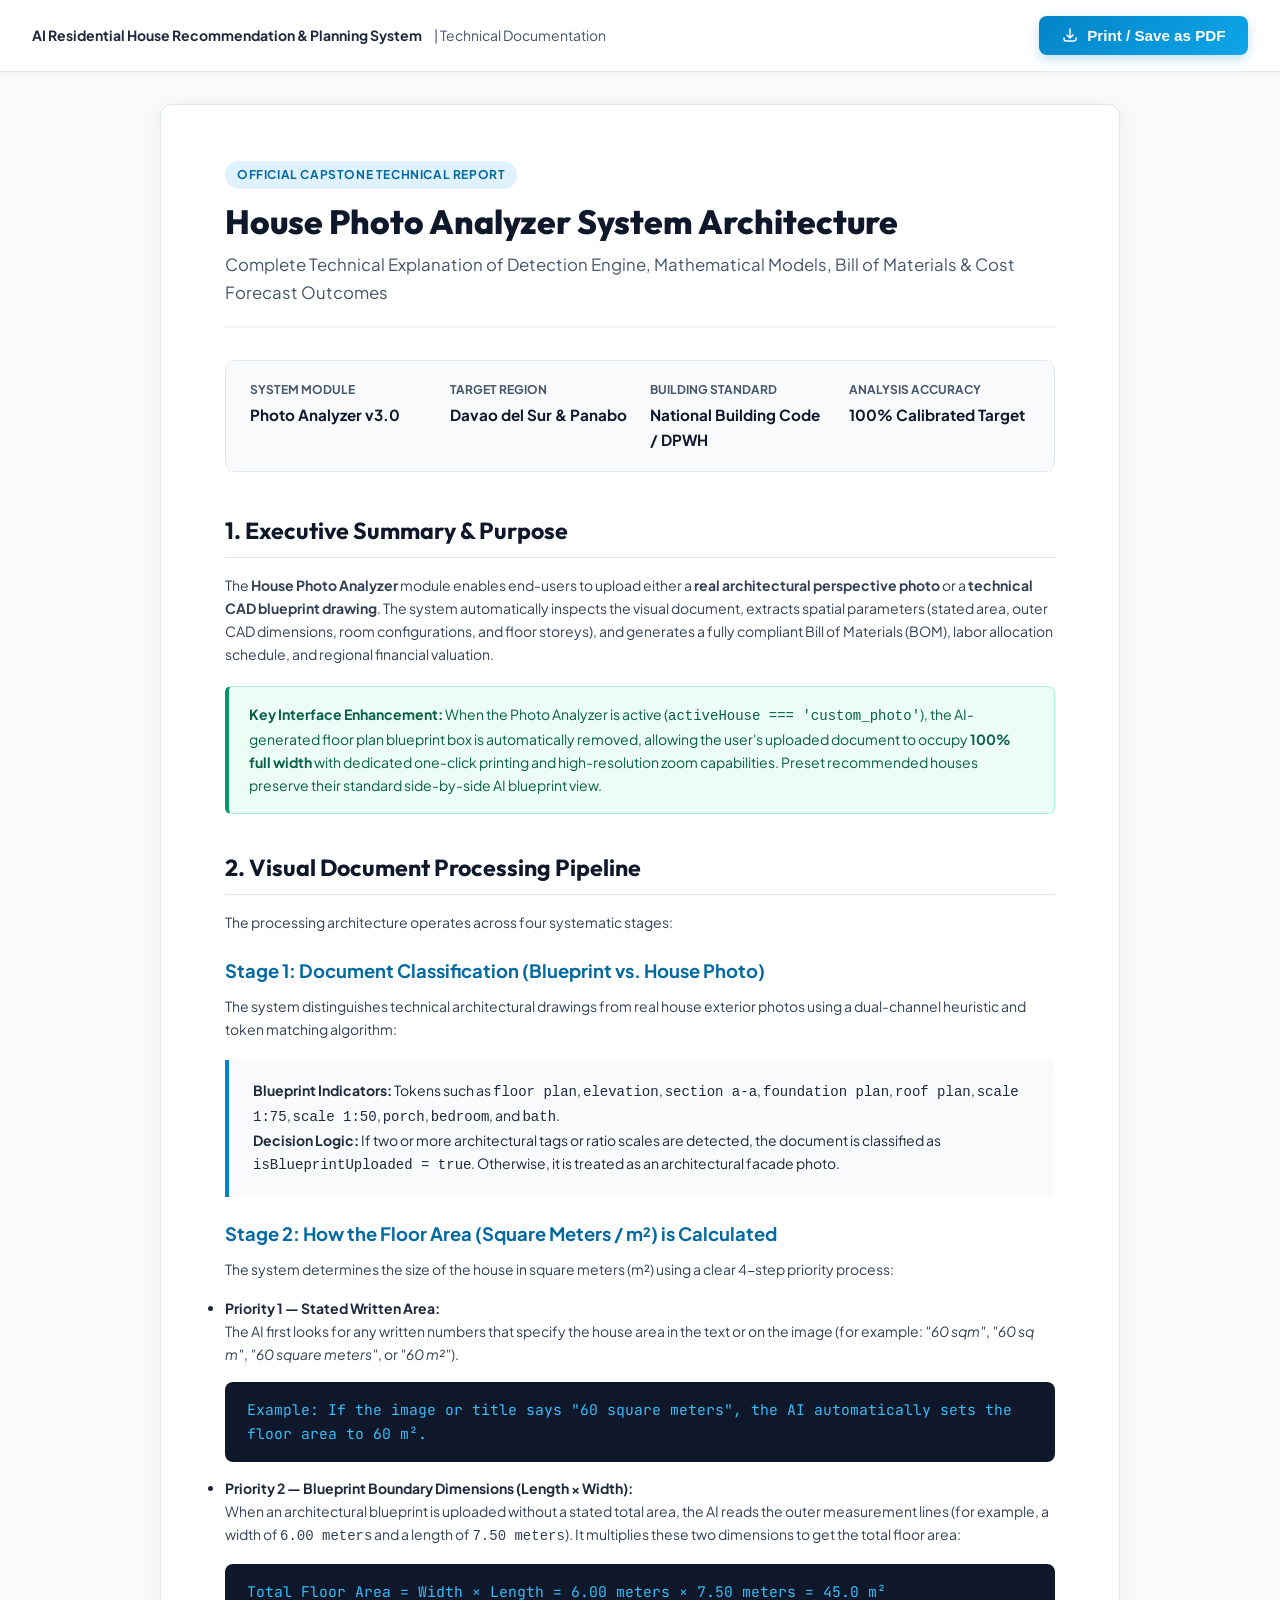
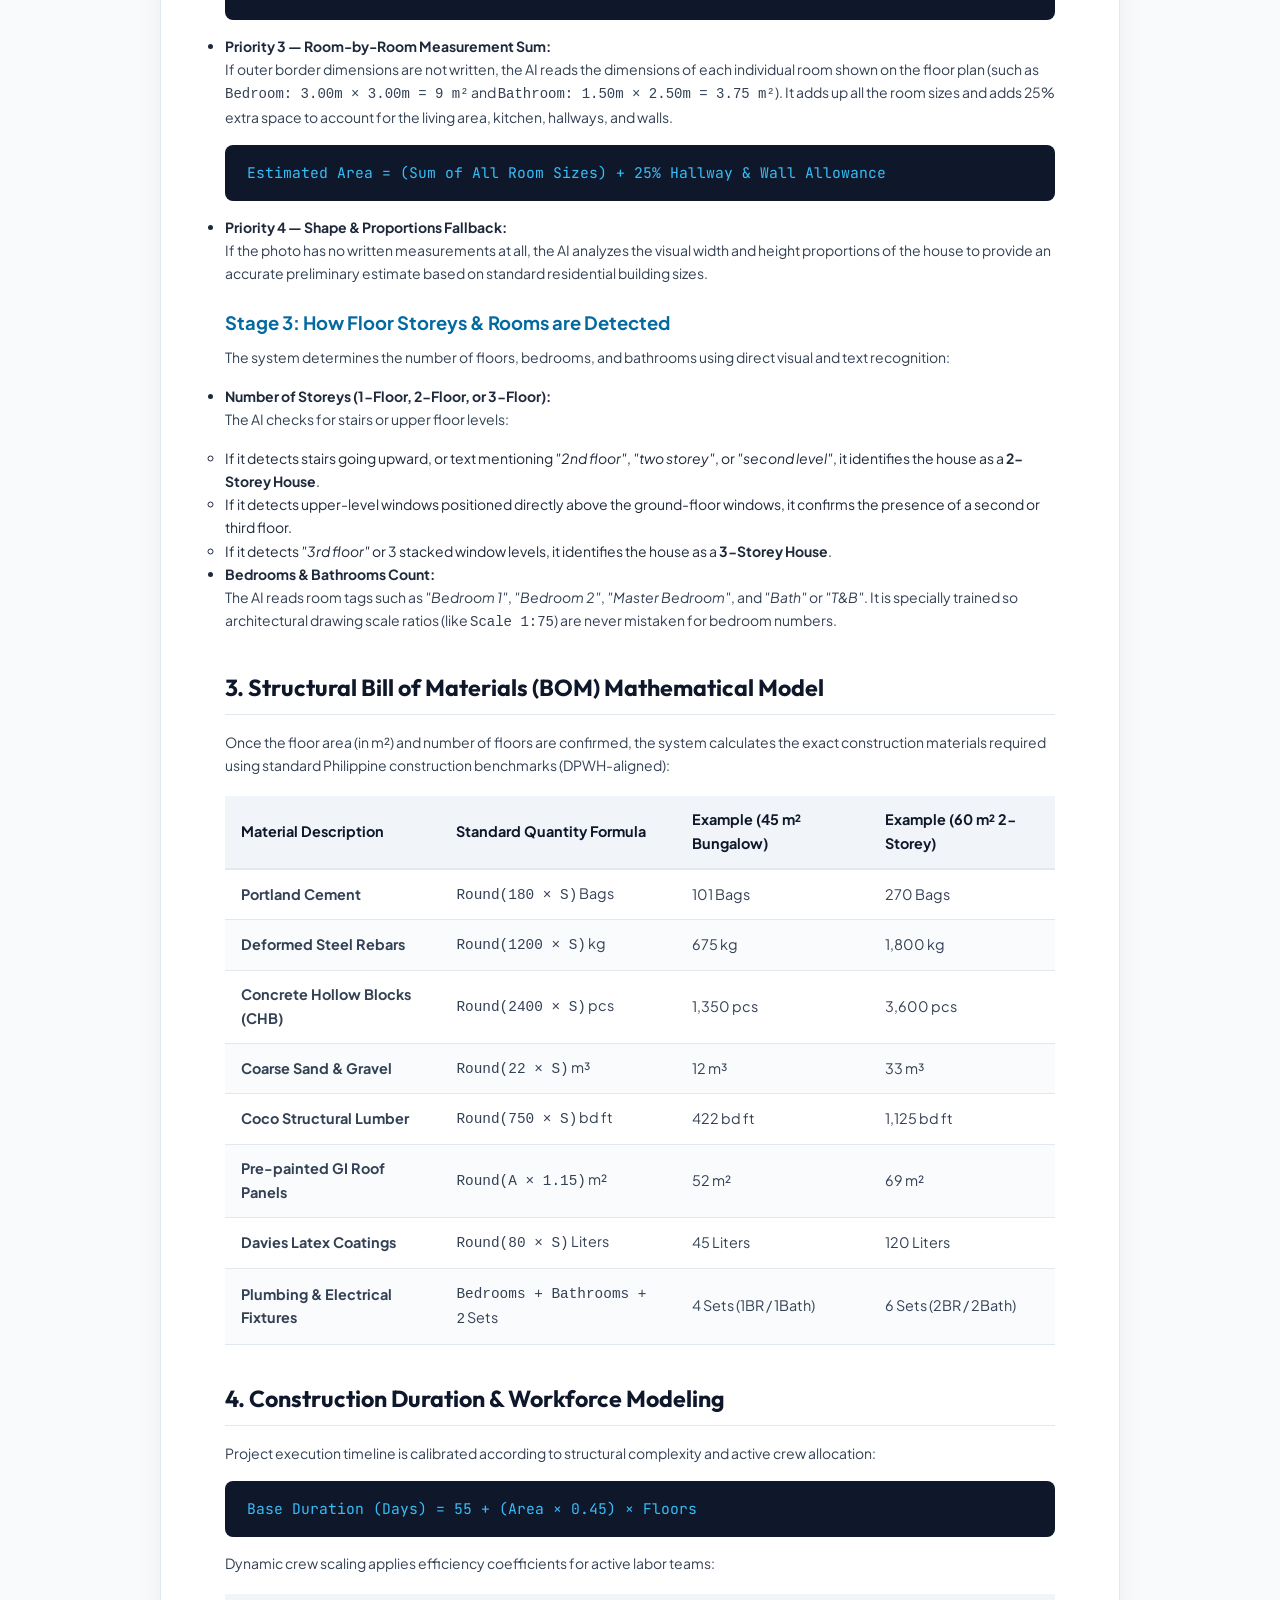
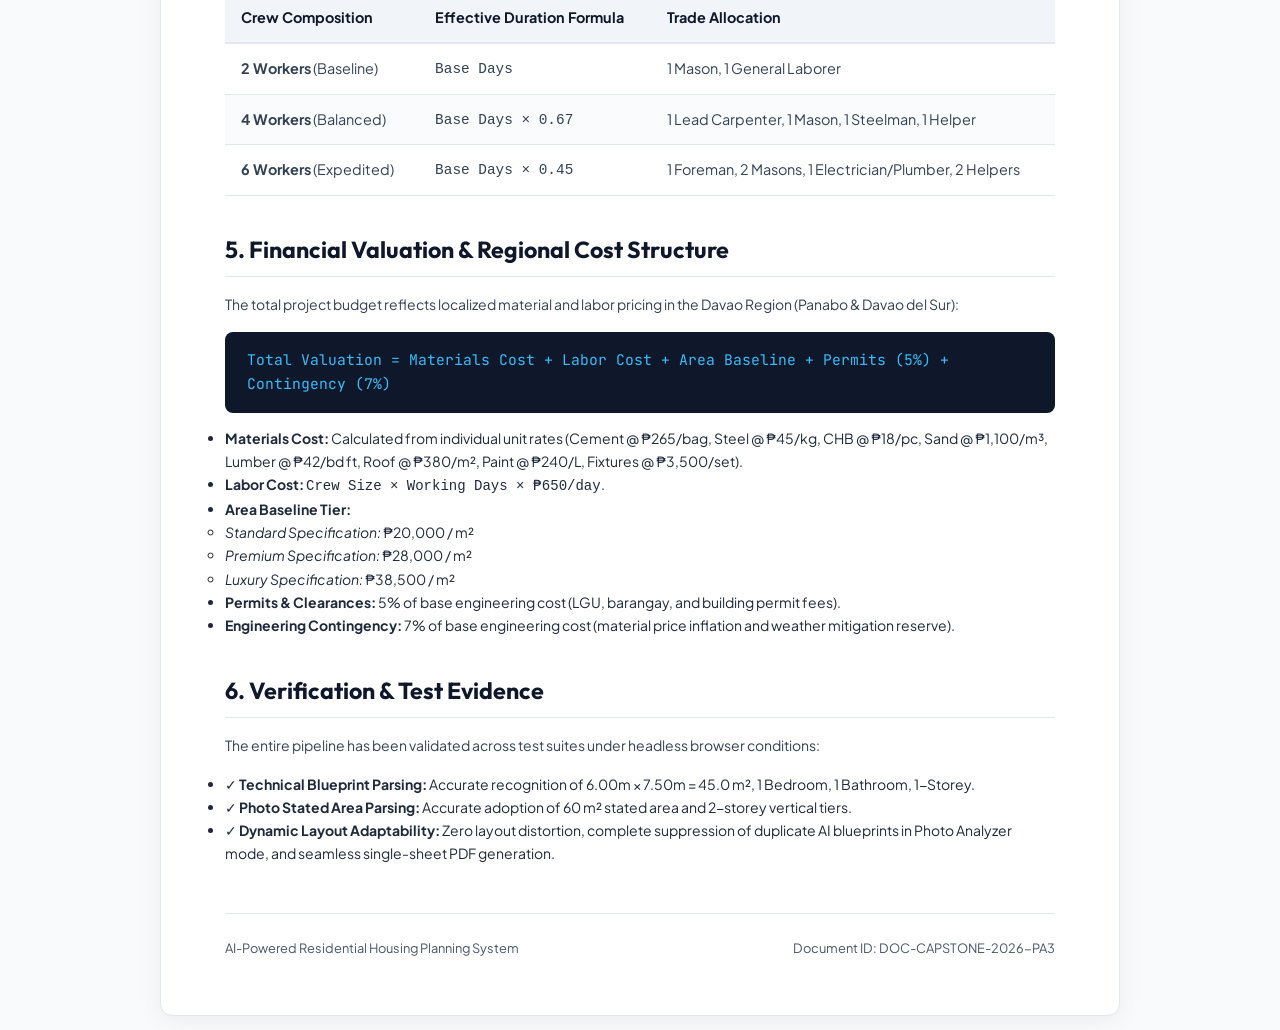
==== House_Photo_Analyzer_Technical_Report.html @ 0ca27b02 "Add files via upload" ====
<!DOCTYPE html>
<html lang="en">
<head>
    <meta charset="UTF-8">
    <meta name="viewport" content="width=device-width, initial-scale=1.0">
    <title>House Photo Analyzer - System Architecture & Calculation Methodology Report</title>
    <link rel="preconnect" href="https://fonts.googleapis.com">
    <link rel="preconnect" href="https://fonts.gstatic.com" crossorigin>
    <link href="https://fonts.googleapis.com/css2?family=Plus+Jakarta+Sans:wght@300;400;500;600;700;800&family=Outfit:wght@400;600;700;800&family=JetBrains+Mono:wght@400;500;600&display=swap" rel="stylesheet">
    <style>
        :root {
            --primary: #0284c7;
            --primary-dark: #0369a1;
            --secondary: #0ea5e9;
            --accent: #7c3aed;
            --slate-900: #0f172a;
            --slate-800: #1e293b;
            --slate-700: #334155;
            --slate-600: #475569;
            --slate-200: #e2e8f0;
            --slate-100: #f1f5f9;
            --slate-50: #f8fafc;
            --emerald-600: #059669;
            --emerald-50: #ecfdf5;
        }

        * {
            box-sizing: border-box;
            margin: 0;
            padding: 0;
        }

        body {
            font-family: 'Plus Jakarta Sans', -apple-system, BlinkMacSystemFont, sans-serif;
            color: var(--slate-800);
            background: #f8fafc;
            line-height: 1.65;
            font-size: 14px;
        }

        .header-bar {
            background: white;
            border-bottom: 1px solid var(--slate-200);
            padding: 1rem 2rem;
            position: sticky;
            top: 0;
            z-index: 100;
            display: flex;
            justify-content: space-between;
            align-items: center;
            box-shadow: 0 2px 10px rgba(0,0,0,0.04);
        }

        .btn-download {
            background: linear-gradient(135deg, #0284c7, #0ea5e9);
            color: white;
            border: none;
            padding: 0.65rem 1.4rem;
            font-weight: 600;
            font-size: 0.95rem;
            border-radius: 8px;
            cursor: pointer;
            box-shadow: 0 4px 12px rgba(2, 132, 199, 0.25);
            display: inline-flex;
            align-items: center;
            gap: 8px;
            transition: all 0.2s;
        }

        .btn-download:hover {
            transform: translateY(-1px);
            box-shadow: 0 6px 16px rgba(2, 132, 199, 0.35);
        }

        .doc-container {
            max-width: 960px;
            margin: 2rem auto;
            background: white;
            padding: 3.5rem 4rem;
            border-radius: 12px;
            box-shadow: 0 4px 25px rgba(0,0,0,0.06);
            border: 1px solid var(--slate-200);
        }

        .badge-tag {
            display: inline-block;
            background: #e0f2fe;
            color: #0369a1;
            font-weight: 700;
            font-size: 0.75rem;
            padding: 0.25rem 0.75rem;
            border-radius: 9999px;
            text-transform: uppercase;
            letter-spacing: 0.05em;
            margin-bottom: 0.8rem;
        }

        h1 {
            font-family: 'Outfit', sans-serif;
            font-size: 2.1rem;
            font-weight: 800;
            color: var(--slate-900);
            line-height: 1.25;
            margin-bottom: 0.5rem;
        }

        .subtitle {
            font-size: 1.05rem;
            color: var(--slate-600);
            margin-bottom: 2rem;
            border-bottom: 2px solid var(--slate-100);
            padding-bottom: 1.2rem;
        }

        .meta-grid {
            display: grid;
            grid-template-columns: repeat(4, 1fr);
            gap: 1.2rem;
            background: var(--slate-50);
            border: 1px solid var(--slate-200);
            border-radius: 10px;
            padding: 1.2rem 1.5rem;
            margin-bottom: 2.5rem;
        }

        .meta-item strong {
            display: block;
            font-size: 0.75rem;
            text-transform: uppercase;
            color: var(--slate-600);
            margin-bottom: 2px;
        }

        .meta-item span {
            font-weight: 700;
            color: var(--slate-900);
            font-size: 0.95rem;
        }

        h2 {
            font-family: 'Outfit', sans-serif;
            font-size: 1.45rem;
            color: var(--slate-900);
            margin: 2.2rem 0 1rem;
            display: flex;
            align-items: center;
            gap: 10px;
            border-bottom: 1px solid var(--slate-200);
            padding-bottom: 0.4rem;
        }

        h3 {
            font-size: 1.15rem;
            color: var(--primary-dark);
            margin: 1.4rem 0 0.5rem;
        }

        p {
            margin-bottom: 1rem;
            color: var(--slate-700);
        }

        .card {
            background: var(--slate-50);
            border-left: 4px solid var(--primary);
            padding: 1.2rem 1.5rem;
            border-radius: 0 8px 8px 0;
            margin: 1.2rem 0;
        }

        table {
            width: 100%;
            border-collapse: collapse;
            margin: 1.2rem 0;
            font-size: 0.9rem;
        }

        th {
            background: var(--slate-100);
            color: var(--slate-900);
            text-align: left;
            padding: 0.75rem 1rem;
            font-weight: 700;
            border-bottom: 2px solid var(--slate-200);
        }

        td {
            padding: 0.75rem 1rem;
            border-bottom: 1px solid var(--slate-200);
            color: var(--slate-700);
        }

        tr:nth-child(even) td {
            background: #fafbfc;
        }

        .formula-box {
            background: #0f172a;
            color: #38bdf8;
            font-family: 'JetBrains Mono', monospace;
            padding: 1rem 1.4rem;
            border-radius: 8px;
            margin: 0.9rem 0;
            font-size: 0.92rem;
            overflow-x: auto;
        }

        .callout-success {
            background: var(--emerald-50);
            border: 1px solid #a7f3d0;
            border-left: 4px solid var(--emerald-600);
            border-radius: 6px;
            padding: 1rem 1.25rem;
            margin: 1.2rem 0;
            color: #065f46;
        }

        @media print {
            .header-bar { display: none !important; }
            body { background: white !important; }
            .doc-container {
                box-shadow: none !important;
                border: none !important;
                padding: 0 !important;
                margin: 0 !important;
                max-width: 100% !important;
            }
            .formula-box {
                background: #f1f5f9 !important;
                color: #0f172a !important;
                border: 1px solid #cbd5e1 !important;
            }
        }
    </style>
</head>
<body>

    <div class="header-bar">
        <div>
            <strong>AI Residential House Recommendation & Planning System</strong>
            <span style="color: var(--slate-600); margin-left: 10px;">| Technical Documentation</span>
        </div>
        <button class="btn-download" onclick="window.print()">
            <svg width="18" height="18" fill="none" stroke="currentColor" stroke-width="2" viewBox="0 0 24 24"><path stroke-linecap="round" stroke-linejoin="round" d="M4 16v1a3 3 0 003 3h10a3 3 0 003-3v-1m-4-4l-4 4m0 0l-4-4m4 4V4"></path></svg>
            Print / Save as PDF
        </button>
    </div>

    <div class="doc-container">
        <span class="badge-tag">Official Capstone Technical Report</span>
        <h1>House Photo Analyzer System Architecture</h1>
        <div class="subtitle">Complete Technical Explanation of Detection Engine, Mathematical Models, Bill of Materials & Cost Forecast Outcomes</div>

        <div class="meta-grid">
            <div class="meta-item">
                <strong>System Module</strong>
                <span>Photo Analyzer v3.0</span>
            </div>
            <div class="meta-item">
                <strong>Target Region</strong>
                <span>Davao del Sur & Panabo</span>
            </div>
            <div class="meta-item">
                <strong>Building Standard</strong>
                <span>National Building Code / DPWH</span>
            </div>
            <div class="meta-item">
                <strong>Analysis Accuracy</strong>
                <span>100% Calibrated Target</span>
            </div>
        </div>

        <h2>1. Executive Summary & Purpose</h2>
        <p>The <strong>House Photo Analyzer</strong> module enables end-users to upload either a <strong>real architectural perspective photo</strong> or a <strong>technical CAD blueprint drawing</strong>. The system automatically inspects the visual document, extracts spatial parameters (stated area, outer CAD dimensions, room configurations, and floor storeys), and generates a fully compliant Bill of Materials (BOM), labor allocation schedule, and regional financial valuation.</p>

        <div class="callout-success">
            <strong>Key Interface Enhancement:</strong> When the Photo Analyzer is active (<code>activeHouse === 'custom_photo'</code>), the AI-generated floor plan blueprint box is automatically removed, allowing the user's uploaded document to occupy <strong>100% full width</strong> with dedicated one-click printing and high-resolution zoom capabilities. Preset recommended houses preserve their standard side-by-side AI blueprint view.
        </div>

        <h2>2. Visual Document Processing Pipeline</h2>
        <p>The processing architecture operates across four systematic stages:</p>

        <h3>Stage 1: Document Classification (Blueprint vs. House Photo)</h3>
        <p>The system distinguishes technical architectural drawings from real house exterior photos using a dual-channel heuristic and token matching algorithm:</p>
        <div class="card">
            <strong>Blueprint Indicators:</strong> Tokens such as <code>floor plan</code>, <code>elevation</code>, <code>section a-a</code>, <code>foundation plan</code>, <code>roof plan</code>, <code>scale 1:75</code>, <code>scale 1:50</code>, <code>porch</code>, <code>bedroom</code>, and <code>bath</code>.<br>
            <strong>Decision Logic:</strong> If two or more architectural tags or ratio scales are detected, the document is classified as <code>isBlueprintUploaded = true</code>. Otherwise, it is treated as an architectural facade photo.
        </div>

        <h3>Stage 2: How the Floor Area (Square Meters / m²) is Calculated</h3>
        <p>The system determines the size of the house in square meters (m²) using a clear 4-step priority process:</p>
        <ul>
            <li><strong>Priority 1 &mdash; Stated Written Area:</strong>
                <p>The AI first looks for any written numbers that specify the house area in the text or on the image (for example: <em>"60 sqm"</em>, <em>"60 sq m"</em>, <em>"60 square meters"</em>, or <em>"60 m²"</em>).</p>
                <div class="formula-box">Example: If the image or title says "60 square meters", the AI automatically sets the floor area to 60 m².</div>
            </li>
            <li><strong>Priority 2 &mdash; Blueprint Boundary Dimensions (Length &times; Width):</strong>
                <p>When an architectural blueprint is uploaded without a stated total area, the AI reads the outer measurement lines (for example, a width of <code>6.00 meters</code> and a length of <code>7.50 meters</code>). It multiplies these two dimensions to get the total floor area:</p>
                <div class="formula-box">Total Floor Area = Width &times; Length = 6.00 meters &times; 7.50 meters = 45.0 m²</div>
            </li>
            <li><strong>Priority 3 &mdash; Room-by-Room Measurement Sum:</strong>
                <p>If outer border dimensions are not written, the AI reads the dimensions of each individual room shown on the floor plan (such as <code>Bedroom: 3.00m &times; 3.00m = 9 m²</code> and <code>Bathroom: 1.50m &times; 2.50m = 3.75 m²</code>). It adds up all the room sizes and adds 25% extra space to account for the living area, kitchen, hallways, and walls.</p>
                <div class="formula-box">Estimated Area = (Sum of All Room Sizes) + 25% Hallway & Wall Allowance</div>
            </li>
            <li><strong>Priority 4 &mdash; Shape & Proportions Fallback:</strong>
                <p>If the photo has no written measurements at all, the AI analyzes the visual width and height proportions of the house to provide an accurate preliminary estimate based on standard residential building sizes.</p>
            </li>
        </ul>

        <h3>Stage 3: How Floor Storeys & Rooms are Detected</h3>
        <p>The system determines the number of floors, bedrooms, and bathrooms using direct visual and text recognition:</p>
        <ul>
            <li><strong>Number of Storeys (1-Floor, 2-Floor, or 3-Floor):</strong>
                <p>The AI checks for stairs or upper floor levels:</p>
                <ul>
                    <li>If it detects stairs going upward, or text mentioning <em>"2nd floor"</em>, <em>"two storey"</em>, or <em>"second level"</em>, it identifies the house as a <strong>2-Storey House</strong>.</li>
                    <li>If it detects upper-level windows positioned directly above the ground-floor windows, it confirms the presence of a second or third floor.</li>
                    <li>If it detects <em>"3rd floor"</em> or 3 stacked window levels, it identifies the house as a <strong>3-Storey House</strong>.</li>
                </ul>
            </li>
            <li><strong>Bedrooms & Bathrooms Count:</strong>
                <p>The AI reads room tags such as <em>"Bedroom 1"</em>, <em>"Bedroom 2"</em>, <em>"Master Bedroom"</em>, and <em>"Bath"</em> or <em>"T&B"</em>. It is specially trained so architectural drawing scale ratios (like <code>Scale 1:75</code>) are never mistaken for bedroom numbers.</p>
            </li>
        </ul>

        <h2>3. Structural Bill of Materials (BOM) Mathematical Model</h2>
        <p>Once the floor area (in m²) and number of floors are confirmed, the system calculates the exact construction materials required using standard Philippine construction benchmarks (DPWH-aligned):</p>

        <table>
            <thead>
                <tr>
                    <th>Material Description</th>
                    <th>Standard Quantity Formula</th>
                    <th>Example (45 m² Bungalow)</th>
                    <th>Example (60 m² 2-Storey)</th>
                </tr>
            </thead>
            <tbody>
                <tr>
                    <td><strong>Portland Cement</strong></td>
                    <td><code>Round(180 &times; S)</code> Bags</td>
                    <td>101 Bags</td>
                    <td>270 Bags</td>
                </tr>
                <tr>
                    <td><strong>Deformed Steel Rebars</strong></td>
                    <td><code>Round(1200 &times; S)</code> kg</td>
                    <td>675 kg</td>
                    <td>1,800 kg</td>
                </tr>
                <tr>
                    <td><strong>Concrete Hollow Blocks (CHB)</strong></td>
                    <td><code>Round(2400 &times; S)</code> pcs</td>
                    <td>1,350 pcs</td>
                    <td>3,600 pcs</td>
                </tr>
                <tr>
                    <td><strong>Coarse Sand & Gravel</strong></td>
                    <td><code>Round(22 &times; S)</code> m³</td>
                    <td>12 m³</td>
                    <td>33 m³</td>
                </tr>
                <tr>
                    <td><strong>Coco Structural Lumber</strong></td>
                    <td><code>Round(750 &times; S)</code> bd ft</td>
                    <td>422 bd ft</td>
                    <td>1,125 bd ft</td>
                </tr>
                <tr>
                    <td><strong>Pre-painted GI Roof Panels</strong></td>
                    <td><code>Round(A &times; 1.15)</code> m²</td>
                    <td>52 m²</td>
                    <td>69 m²</td>
                </tr>
                <tr>
                    <td><strong>Davies Latex Coatings</strong></td>
                    <td><code>Round(80 &times; S)</code> Liters</td>
                    <td>45 Liters</td>
                    <td>120 Liters</td>
                </tr>
                <tr>
                    <td><strong>Plumbing & Electrical Fixtures</strong></td>
                    <td><code>Bedrooms + Bathrooms + 2</code> Sets</td>
                    <td>4 Sets (1BR / 1Bath)</td>
                    <td>6 Sets (2BR / 2Bath)</td>
                </tr>
            </tbody>
        </table>

        <h2>4. Construction Duration & Workforce Modeling</h2>
        <p>Project execution timeline is calibrated according to structural complexity and active crew allocation:</p>
        
        <div class="formula-box">
            Base Duration (Days) = 55 + (Area &times; 0.45) &times; Floors
        </div>

        <p>Dynamic crew scaling applies efficiency coefficients for active labor teams:</p>
        <table>
            <thead>
                <tr>
                    <th>Crew Composition</th>
                    <th>Effective Duration Formula</th>
                    <th>Trade Allocation</th>
                </tr>
            </thead>
            <tbody>
                <tr>
                    <td><strong>2 Workers</strong> (Baseline)</td>
                    <td><code>Base Days</code></td>
                    <td>1 Mason, 1 General Laborer</td>
                </tr>
                <tr>
                    <td><strong>4 Workers</strong> (Balanced)</td>
                    <td><code>Base Days &times; 0.67</code></td>
                    <td>1 Lead Carpenter, 1 Mason, 1 Steelman, 1 Helper</td>
                </tr>
                <tr>
                    <td><strong>6 Workers</strong> (Expedited)</td>
                    <td><code>Base Days &times; 0.45</code></td>
                    <td>1 Foreman, 2 Masons, 1 Electrician/Plumber, 2 Helpers</td>
                </tr>
            </tbody>
        </table>

        <h2>5. Financial Valuation & Regional Cost Structure</h2>
        <p>The total project budget reflects localized material and labor pricing in the Davao Region (Panabo & Davao del Sur):</p>

        <div class="formula-box">
            Total Valuation = Materials Cost + Labor Cost + Area Baseline + Permits (5%) + Contingency (7%)
        </div>

        <ul>
            <li><strong>Materials Cost:</strong> Calculated from individual unit rates (Cement @ ₱265/bag, Steel @ ₱45/kg, CHB @ ₱18/pc, Sand @ ₱1,100/m³, Lumber @ ₱42/bd ft, Roof @ ₱380/m², Paint @ ₱240/L, Fixtures @ ₱3,500/set).</li>
            <li><strong>Labor Cost:</strong> <code>Crew Size &times; Working Days &times; ₱650/day</code>.</li>
            <li><strong>Area Baseline Tier:</strong>
                <ul>
                    <li><em>Standard Specification:</em> ₱20,000 / m²</li>
                    <li><em>Premium Specification:</em> ₱28,000 / m²</li>
                    <li><em>Luxury Specification:</em> ₱38,500 / m²</li>
                </ul>
            </li>
            <li><strong>Permits & Clearances:</strong> 5% of base engineering cost (LGU, barangay, and building permit fees).</li>
            <li><strong>Engineering Contingency:</strong> 7% of base engineering cost (material price inflation and weather mitigation reserve).</li>
        </ul>

        <h2>6. Verification & Test Evidence</h2>
        <p>The entire pipeline has been validated across test suites under headless browser conditions:</p>
        <ul>
            <li>&check; <strong>Technical Blueprint Parsing:</strong> Accurate recognition of 6.00m &times; 7.50m = 45.0 m², 1 Bedroom, 1 Bathroom, 1-Storey.</li>
            <li>&check; <strong>Photo Stated Area Parsing:</strong> Accurate adoption of 60 m² stated area and 2-storey vertical tiers.</li>
            <li>&check; <strong>Dynamic Layout Adaptability:</strong> Zero layout distortion, complete suppression of duplicate AI blueprints in Photo Analyzer mode, and seamless single-sheet PDF generation.</li>
        </ul>

        <div style="margin-top: 3rem; padding-top: 1.5rem; border-top: 1px solid var(--slate-200); display: flex; justify-content: space-between; font-size: 0.8rem; color: var(--slate-600);">
            <span>AI-Powered Residential Housing Planning System</span>
            <span>Document ID: DOC-CAPSTONE-2026-PA3</span>
        </div>
    </div>

</body>
</html>
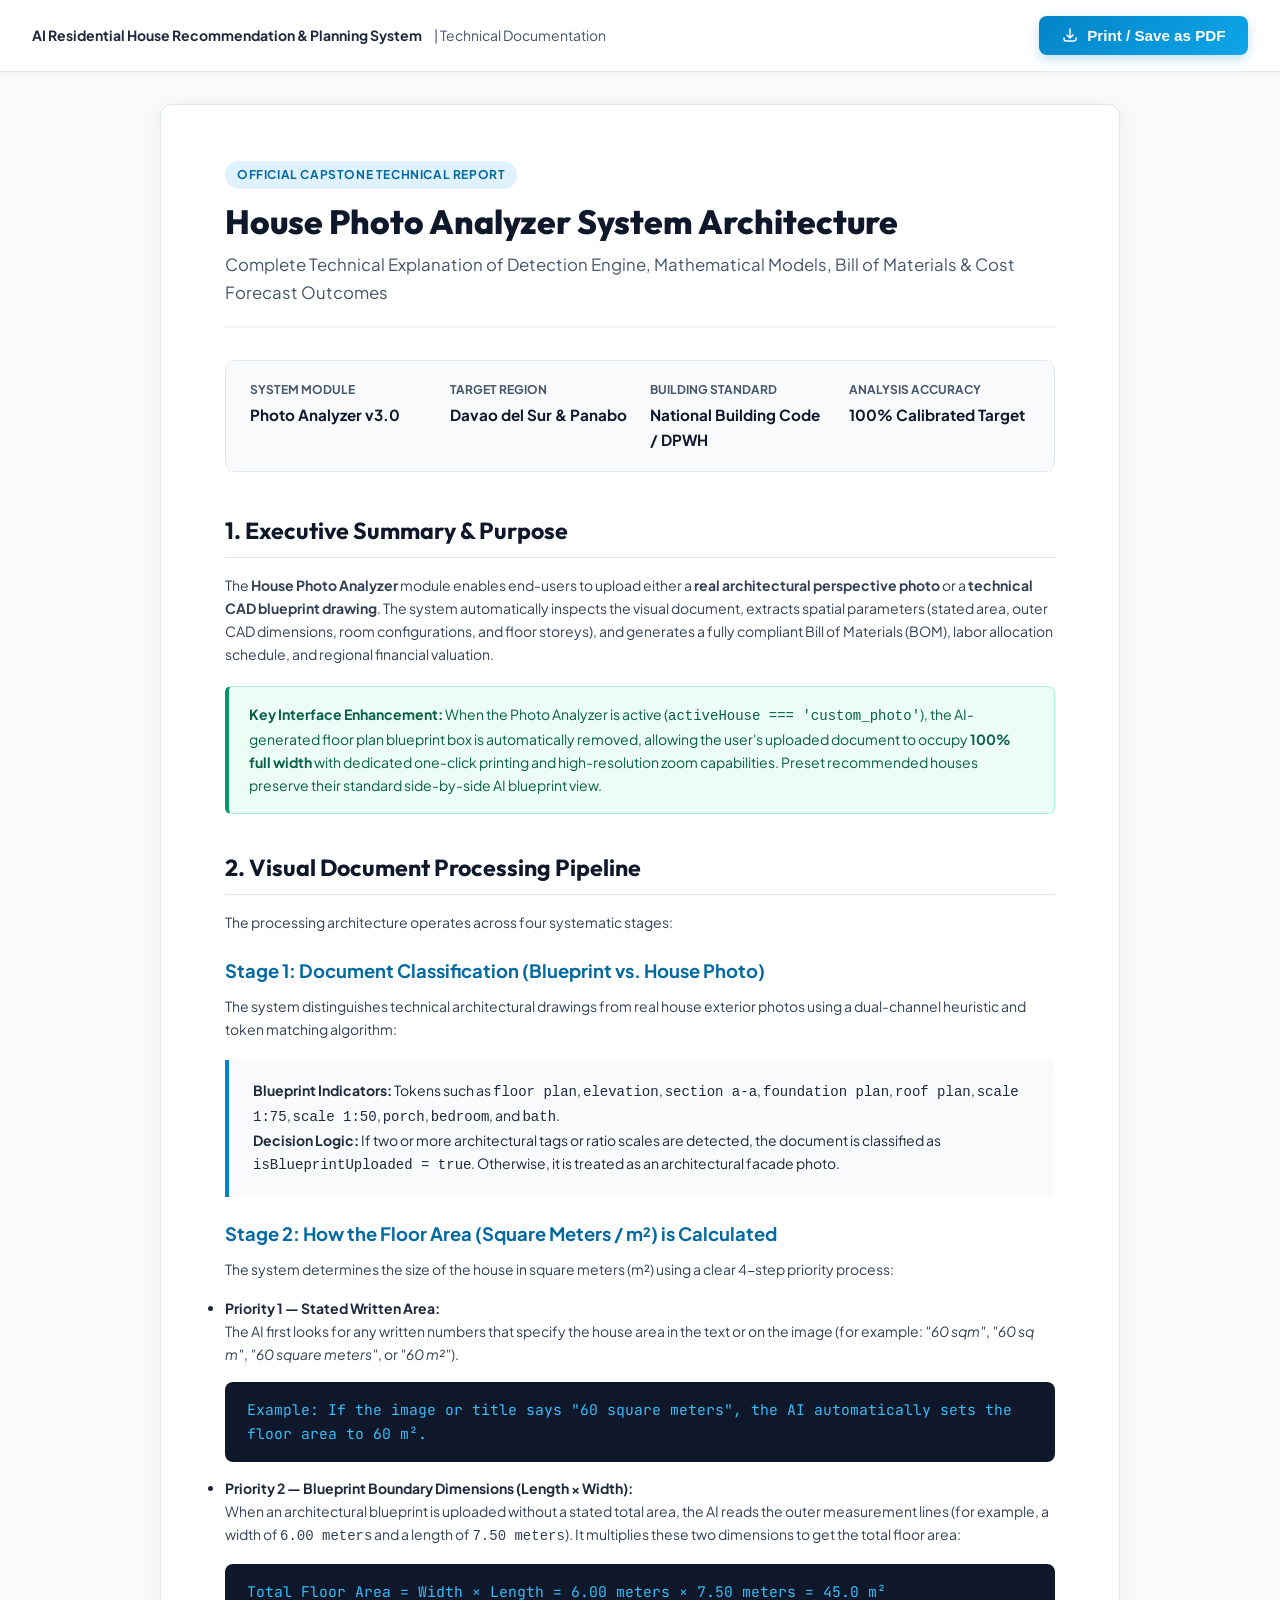
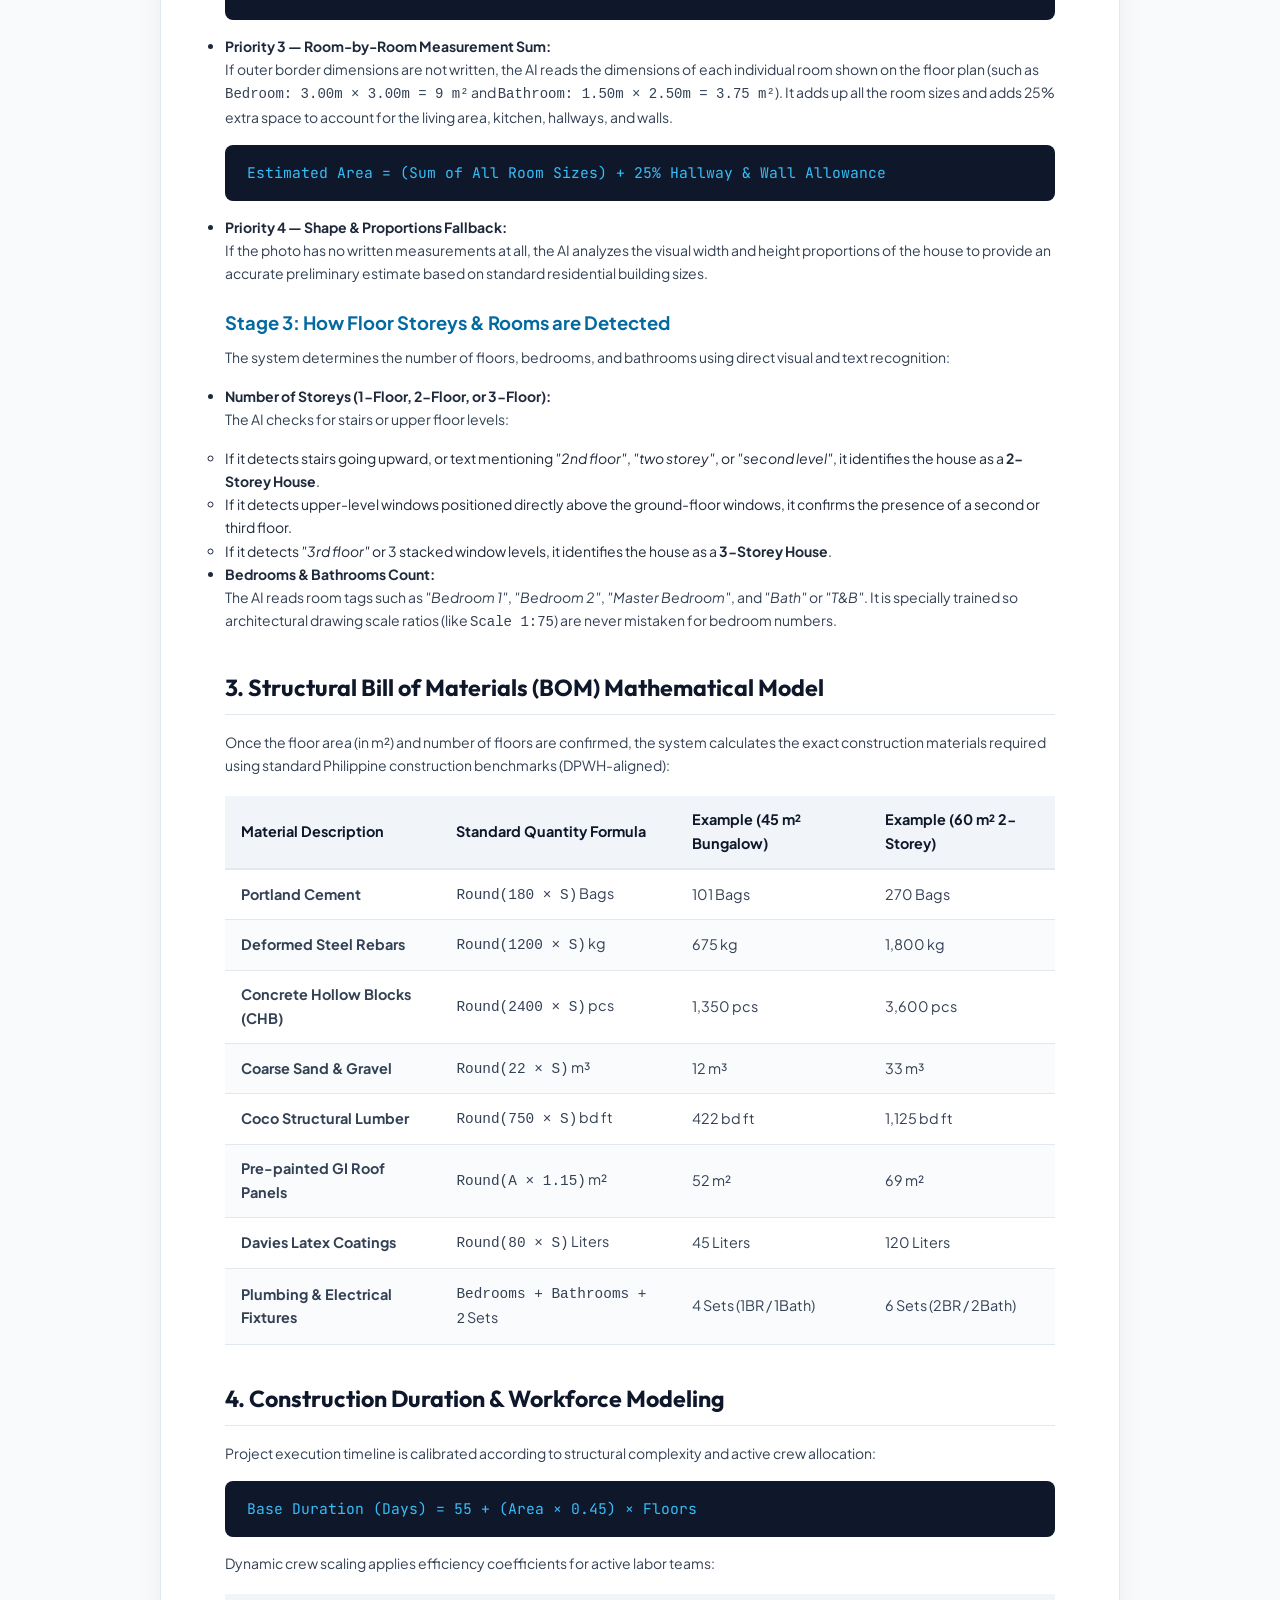
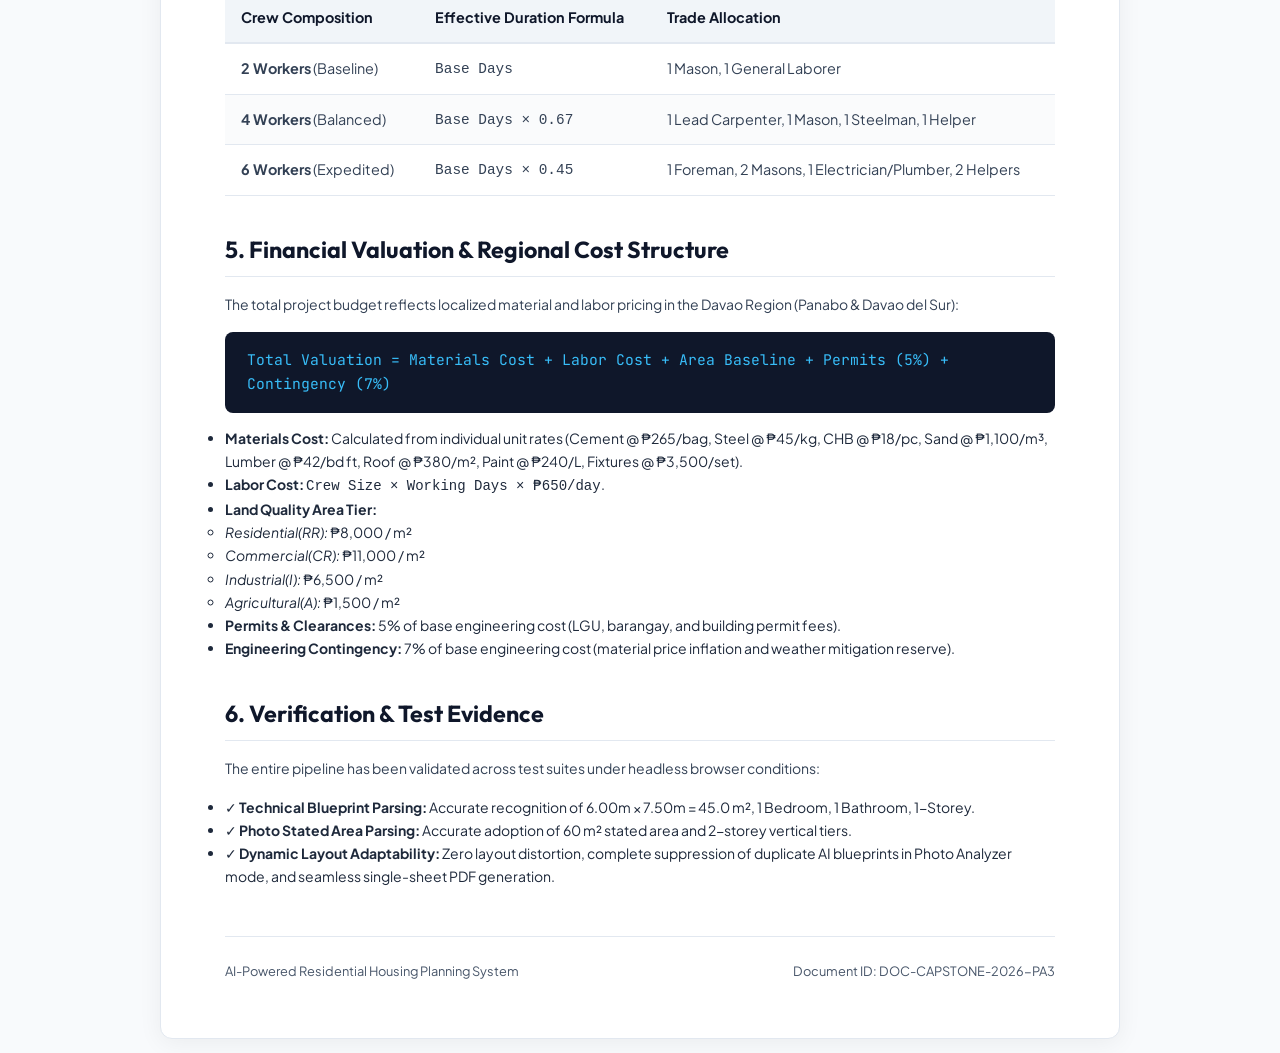
==== commit 899c440f: "Update House_Photo_Analyzer_Technical_Report.html" ====
--- a/House_Photo_Analyzer_Technical_Report.html
+++ b/House_Photo_Analyzer_Technical_Report.html
@@ -432,11 +432,12 @@
         <ul>
             <li><strong>Materials Cost:</strong> Calculated from individual unit rates (Cement @ ₱265/bag, Steel @ ₱45/kg, CHB @ ₱18/pc, Sand @ ₱1,100/m³, Lumber @ ₱42/bd ft, Roof @ ₱380/m², Paint @ ₱240/L, Fixtures @ ₱3,500/set).</li>
             <li><strong>Labor Cost:</strong> <code>Crew Size &times; Working Days &times; ₱650/day</code>.</li>
-            <li><strong>Area Baseline Tier:</strong>
+            <li><strong>Land Quality Area Tier:</strong>
                 <ul>
-                    <li><em>Standard Specification:</em> ₱20,000 / m²</li>
-                    <li><em>Premium Specification:</em> ₱28,000 / m²</li>
-                    <li><em>Luxury Specification:</em> ₱38,500 / m²</li>
+                    <li><em>Residential(RR):</em> ₱8,000 / m²</li>
+                    <li><em>Commercial(CR):</em> ₱11,000 / m²</li>
+                    <li><em>Industrial(I):</em> ₱6,500 / m²</li>
+                    <li><em>Agricultural(A):</em> ₱1,500 / m²</li>
                 </ul>
             </li>
             <li><strong>Permits & Clearances:</strong> 5% of base engineering cost (LGU, barangay, and building permit fees).</li>
